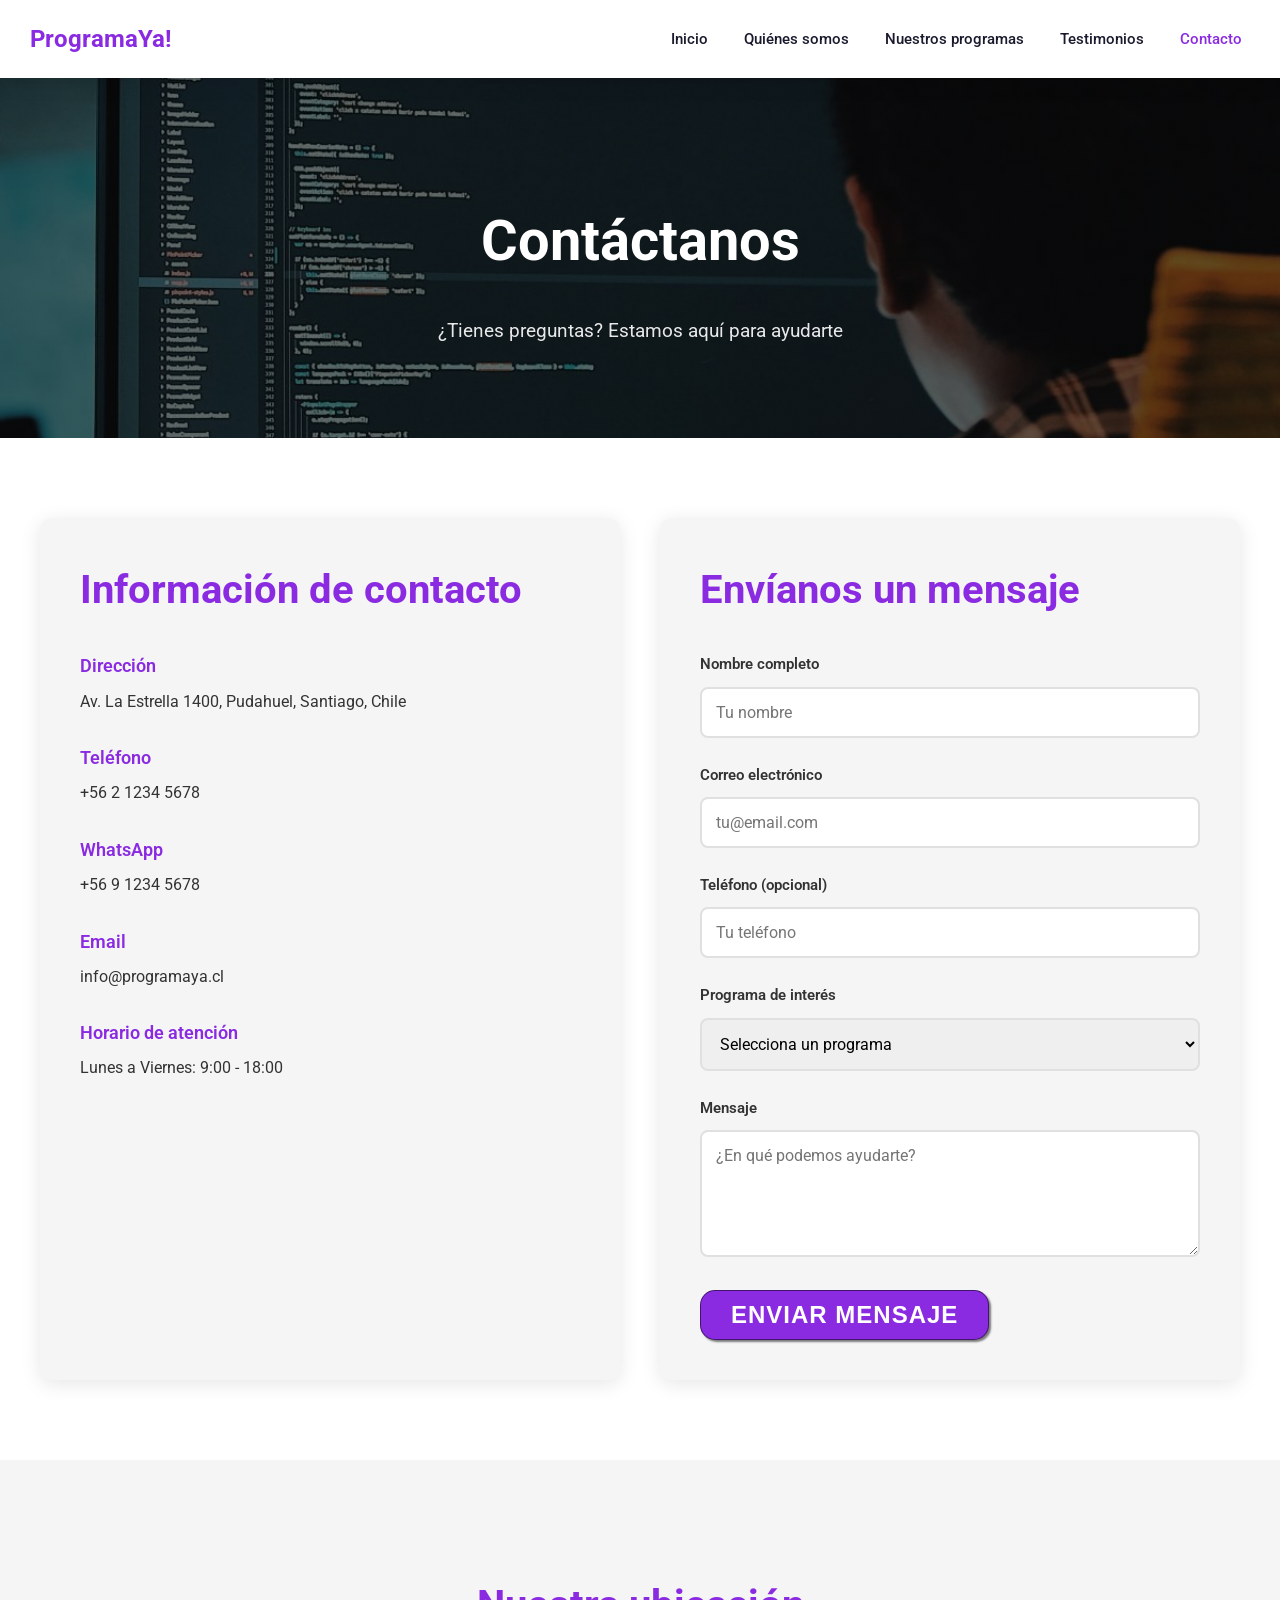
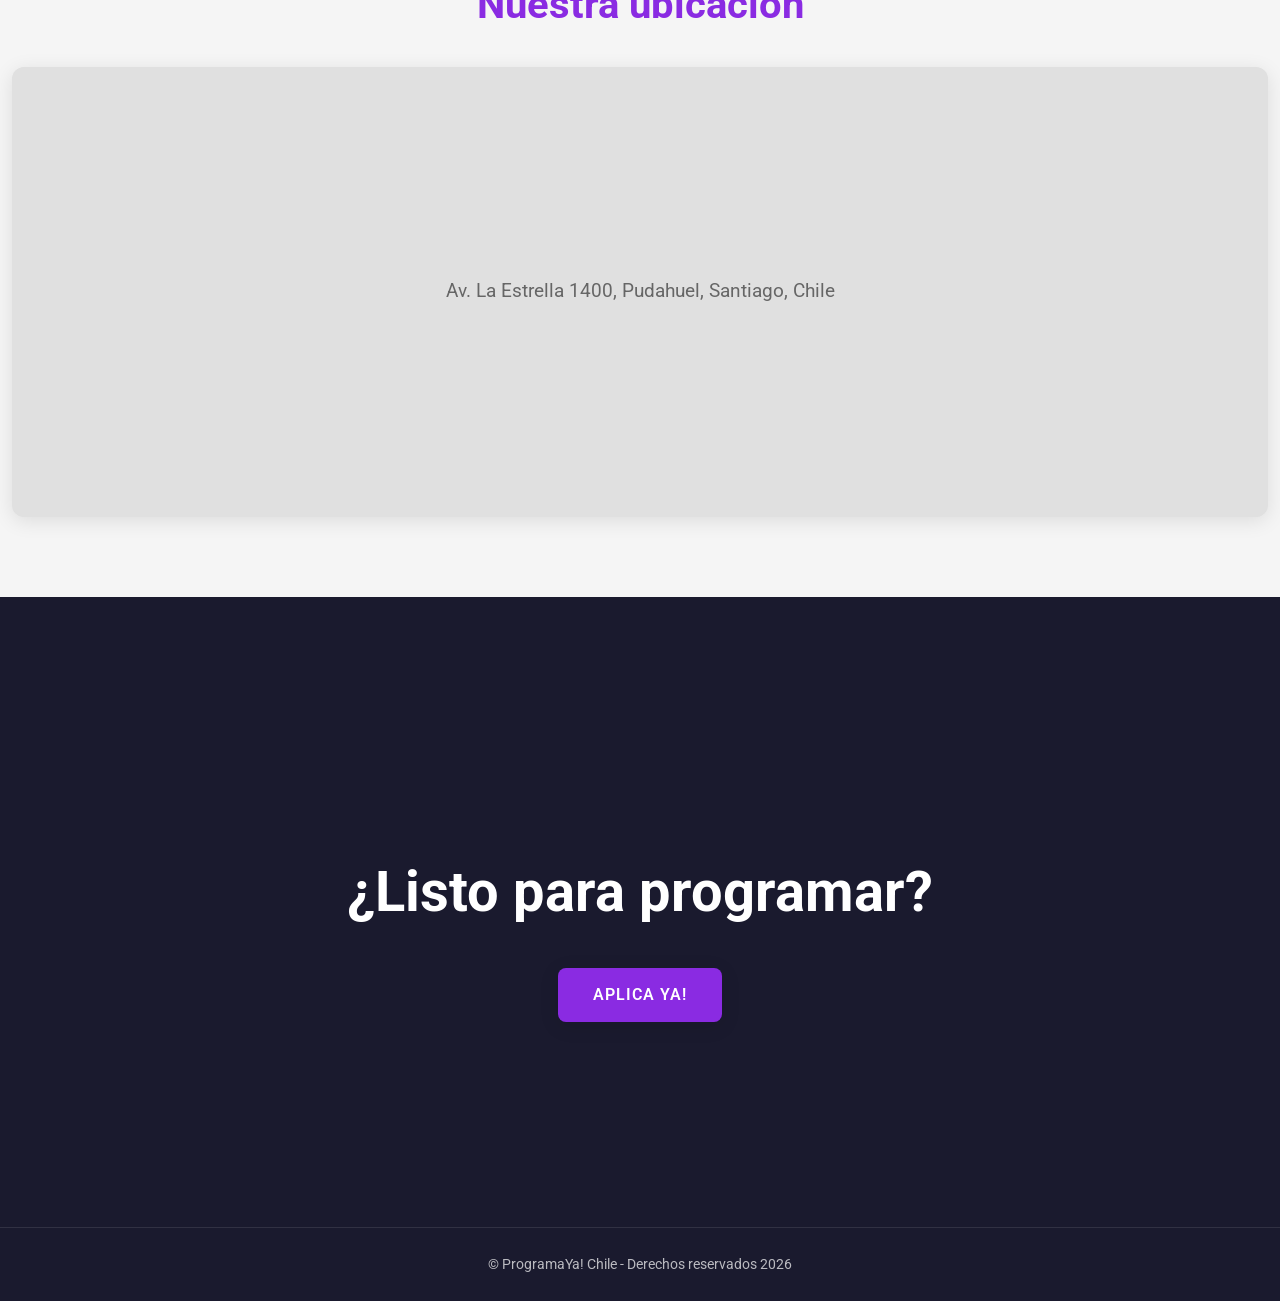
==== contacto.html @ 59000d9f "Initial commit - ProgramaYa! website" ====
<!DOCTYPE html>
<html lang="es">
  <head>
    <meta charset="UTF-8" />
    <meta name="viewport" content="width=device-width, initial-scale=1.0" />
    <meta name="description" content="Contácta con ProgramaYa! Estamos aquí para responder tus preguntas sobre nuestros cursos de programación." />
    <meta name="keywords" content="contacto, programar, cursos, consultas" />
    <meta name="author" content="ProgramaYa!" />
    <meta name="robots" content="index, follow" />
    <title>Contacto - ProgramaYa!</title>
    <link rel="stylesheet" href="index.css" />
    <link rel="preconnect" href="https://fonts.googleapis.com">
    <link rel="preconnect" href="https://fonts.gstatic.com" crossorigin>
    <link href="https://fonts.googleapis.com/css2?family=Roboto:wght@300;400;700&display=swap" rel="stylesheet">
  </head>
  <body>
    <header>
      <div class="container">
        <p class="logo">ProgramaYa!</p>
        <nav>
          <a href="index.html">Inicio</a>
          <a href="index.html#somos-proya">Quiénes somos</a>
          <a href="programas.html">Nuestros programas</a>
          <a href="testimonios.html">Testimonios</a>
          <a href="contacto.html" class="active">Contacto</a>
        </nav>
      </div>
    </header>
    <section id="contacto-hero">
      <h1>Contáctanos</h1>
      <p>¿Tienes preguntas? Estamos aquí para ayudarte</p>
    </section>
    <section id="contacto">
      <div class="container">
        <div class="contacto-grid">
          <div class="contacto-info">
            <h2>Información de contacto</h2>
            <div class="info-item">
              <h3>Dirección</h3>
              <p>Av. La Estrella 1400, Pudahuel, Santiago, Chile</p>
            </div>
            <div class="info-item">
              <h3>Teléfono</h3>
              <p>+56 2 1234 5678</p>
            </div>
            <div class="info-item">
              <h3>WhatsApp</h3>
              <p>+56 9 1234 5678</p>
            </div>
            <div class="info-item">
              <h3>Email</h3>
              <p>info@programaya.cl</p>
            </div>
            <div class="info-item">
              <h3>Horario de atención</h3>
              <p>Lunes a Viernes: 9:00 - 18:00</p>
            </div>
          </div>
          <div class="contacto-form">
            <h2>Envíanos un mensaje</h2>
            <form action="#" method="POST">
              <div class="form-group">
                <label for="nombre">Nombre completo</label>
                <input type="text" id="nombre" name="nombre" required placeholder="Tu nombre">
              </div>
              <div class="form-group">
                <label for="email">Correo electrónico</label>
                <input type="email" id="email" name="email" required placeholder="tu@email.com">
              </div>
              <div class="form-group">
                <label for="telefono">Teléfono (opcional)</label>
                <input type="tel" id="telefono" name="telefono" placeholder="Tu teléfono">
              </div>
              <div class="form-group">
                <label for="programa">Programa de interés</label>
                <select id="programa" name="programa">
                  <option value="">Selecciona un programa</option>
                  <option value="frontend">Front-end</option>
                  <option value="fullstack">Full-stack</option>
                  <option value="python">Python</option>
                  <option value="otro">Otro</option>
                </select>
              </div>
              <div class="form-group">
                <label for="mensaje">Mensaje</label>
                <textarea id="mensaje" name="mensaje" rows="5" required placeholder="¿En qué podemos ayudarte?"></textarea>
              </div>
              <button type="submit">Enviar mensaje</button>
            </form>
          </div>
        </div>
      </div>
    </section>
    <section id="mapa">
      <div class="container">
        <h2>Nuestra ubicación</h2>
        <div class="mapa-placeholder">
          <p>Av. La Estrella 1400, Pudahuel, Santiago, Chile</p>
        </div>
      </div>
    </section>
    <section id="final">
      <h2>¿Listo para programar?</h2>
      <a href="contacto.html" class="btn">APLICA YA!</a>
    </section>
    <footer>
      <div class="container">
        <p>&copy; ProgramaYa! Chile - Derechos reservados 2026</p>
      </div>
    </footer>
  </body>
</html>
---- index.css ----
* {
    box-sizing: border-box;
}

:root {
    --primary: blueviolet;
    --primary-dark: rgb(101, 64, 144);
    --dark: #1a1a2e;
    --light: #f5f5f5;
    --gray: #666;
    --white: #fff;
    --shadow: 0 4px 20px rgba(0, 0, 0, 0.1);
    --shadow-hover: 0 8px 30px rgba(138, 43, 226, 0.2);
}

body {
    margin: 0;
    font-family: 'Roboto', sans-serif;
    color: #333;
    line-height: 1.6;
    background-color: var(--white);
}

h1 { font-size: 3em; font-weight: 700;}
h2 { font-size: 2.5em; font-weight: 700;}
h3 { font-size: 1.5em; font-weight: 600;}
p { font-size: 1em;}
ul { list-style-type: none;}
li { font-size: 1.5em;}
  
button {
    transition: all 0.3s ease;
    font-size: 1em;
    font-weight: 600;
    padding: 14px 35px;
    border-radius: 8px;
    border: none;
    box-shadow: var(--shadow);
    color: #fff;
    background-color: var(--primary);
    cursor: pointer;
    text-transform: uppercase;
    letter-spacing: 1px;
}

button:hover {
    background-color: var(--primary-dark);
    transform: translateY(-2px);
    box-shadow: var(--shadow-hover);
}

body {
    margin: 0;
    font-family: 'Roboto', sans-serif;
}

h1 { font-size: 3em;}
h2 { font-size: 2.5em;}
h3 { font-size: 1.5em;}
p { font-size: 1em;}
ul { list-style-type: none;}
li { font-size: 1.5em;}
 
button {
    transition: background-color 0.3s ease;
    font-size: 1.5em;
    padding: 10px 30px;
    border-radius: 15px;
    border: solid 1px rgba(0, 0, 0, 0.5);
    box-shadow:  2px 2px 2px rgba(0, 0, 0, 0.5);
    color: #fff;
    background-color: blueviolet;
    cursor:  pointer;
    text-decoration: none;
    display: inline-block;
}

.btn {
    transition: all 0.3s ease;
    font-size: 1em;
    font-weight: 600;
    padding: 14px 35px;
    border-radius: 8px;
    border: none;
    box-shadow: var(--shadow);
    color: #fff;
    background-color: var(--primary);
    cursor: pointer;
    text-decoration: none;
    display: inline-block;
    text-transform: uppercase;
    letter-spacing: 1px;
}

.btn:hover {
    background-color: var(--primary-dark);
    transform: translateY(-2px);
    box-shadow: var(--shadow-hover);
}

button:hover {
    background-color: rgb(101, 64, 144);
}

.btn:hover {
    background-color: rgb(101, 64, 144);
}


.container {
    max-width: 1400px;
    margin: auto;
}

header {
    background-color: var(--white);
    box-shadow: var(--shadow);
    position: sticky;
    top: 0;
    z-index: 1000;
}

header .logo {
    margin: 0;
    padding: 20px 30px;
    color: var(--primary);
    font-size: 1.5em;
    font-weight: 700;
}

header .container {
    display: flex;
    flex-direction: column;
    align-items: center;
}

header nav {
    display: flex;
    flex-direction: column;
    align-items: center;
    padding-bottom: 20px;
}

header nav a  {
    transition: all 0.3s ease;
    padding: 10px 18px;
    text-decoration: none;
    color: var(--dark);
    font-weight: 500;
    font-size: 0.95em;
}

header nav a:hover {
    color: var(--primary);
}

#hero {
    display: flex;
    flex-direction: column;
    align-items: center;
    text-align: center;
    height: 90vh;
    justify-content: center;
    background-image: linear-gradient(
        0deg,
        rgba(0, 0 ,0, 0.5),
        rgba(0, 0, 0, 0.5)
    )
    ,url(media/hero.jpg);
    background-repeat: no-repeat;
    background-size: cover;
    background-position: center center;
    padding: 0 20px;
}

#hero h1 {
    color: #fff;
    margin-bottom: 20px;
    line-height: 1.2;
}

#hero p {
    color: rgba(255, 255, 255, 0.9);
    font-size: 1.3em;
    margin-bottom: 30px;
    max-width: 600px;
}

#hero button {
    font-size: 1.1em;
}

#somos-proya .container {
    text-align: center;
    padding: 100px 12px;
    max-width: 1200px;
    margin: 0 auto;
}

.color-acento {
    color: var(--primary);
}

#nuestros-programas {
   background-color: var(--dark);
   color: #fff;
   text-align: center;
   padding: 100px 0;
}

#nuestros-programas .container {
    padding: 20px 12px;
    max-width: 1400px;
    margin: 0 auto;
}

#nuestros-programas p {
    display: none;
}

.carta:first-child {
    background-image: linear-gradient(
        0deg,
        rgba(0, 0, 0, 0.5),
        rgba(0, 0, 0, 0.5)
    )
    ,url(media/front-end.jpg);
    background-size: cover;
    background-position: center center;
}

.carta:nth-child(2) {
    background-image: linear-gradient(
        0deg, 
        rgba(0, 0, 0, 0.5),
        rgba(0, 0, 0, 0.5)
    )
    ,url(media/full-stack.jpg);
    background-size: cover;
    background-position: center center;
}

.carta:nth-child(3) {
    background-image: linear-gradient(
        0deg,
        rgba(0, 0, 0, 0.5),
        rgba(0, 0, 0, 0.5)
    )
    ,url(media/python.jpg);
    background-size: cover;
    background-position: center center;

}

#nuestros-programas .carta {
    padding: 60px 30px;
    margin: 20px;
    border-radius: 12px;
    transition: transform 0.3s ease, box-shadow 0.3s ease;
    background-color: rgba(255, 255, 255, 0.05);
}

#nuestros-programas .carta:hover {
    transform: translateY(-10px);
    box-shadow: 0 20px 40px rgba(0, 0, 0, 0.3);
}

#nuestros-programas .carta h3 {
    margin-bottom: 20px;
    font-size: 1.5em;
}

#nuestros-programas .carta p {
    line-height: 1.7;
    opacity: 0.85;
}

#nuestros-programas .carta button {
    margin-top: 20px;
    font-size: 0.9em;
    padding: 12px 25px;
}

#caracteristicas .container {
    text-align: center;
    padding: 100px 12px;
    max-width: 1200px;
    margin: 0 auto;
}

#caracteristicas li {
    margin: 20px 0;
    font-weight: 600;
    font-size: 1.2em;
    padding: 15px;
    background-color: var(--light);
    border-radius: 8px;
    transition: all 0.3s ease;
}

#caracteristicas li:hover {
    background-color: var(--primary);
    color: var(--white);
    transform: scale(1.02);
}

#final {
    background-color: var(--dark);
    color: #fff;
    display: flex;
    flex-direction: column;
    align-items: center;
    height: 70vh;
    justify-content: center;
    text-align: center;
    padding: 0 20px;
}

#final h2 {
    font-size: 2.5em;
    margin-bottom: 30px;
}

footer {
    background-color: var(--dark);
    border-top: 1px solid rgba(255, 255, 255, 0.1);
}

footer p {
    margin: 0;
    color: rgba(255, 255, 255, 0.7);
    padding: 25px;
    text-align: center;
    font-size: 0.9em;
}

footer .container {
    display: flex;
    justify-content: center;
    height: auto;
    align-items: center;
}

@media screen and (min-width: 700px) {
    header .container {
        flex-direction: row;
        justify-content: space-between;
        max-width: 1400px;
        margin: 0 auto;
    }
    header nav {
        flex-direction: row;
         padding-bottom: 0;
         padding-right: 20px;
    }

    #hero h1 {
        font-size: 4rem;
    }
    
    #hero p {
        font-size: 1.5em;
    }

    #somos-proya .container {
        display: flex;
        justify-content: space-evenly;
        align-items: center;
        gap: 50px;
    }

    #somos-proya .texto {
        width: 50%;
        max-width: 700px;
        text-align: initial;
        padding: 30px;
        display: flex;
        flex-direction: column;
        justify-content: center;
    }

    #somos-proya h2 {
        margin-top: 0;
    }

    #somos-proya .container-img {
        background-image: url(media/somos-proya.jpg);
        height: 450px;
        width: 400px;
        background-size: cover;
        background-position: center center;
        border-radius: 12px;
        box-shadow: var(--shadow);
    }

    #nuestros-programas h2 {
        font-size: 3rem;
        margin-bottom: 50px;
    }

    #nuestros-programas .programas {
        display: flex;
        justify-content: center;
        flex-wrap: wrap;
    }

    .carta:first-child{
        background-image: url(media/front-end-cropped.jpg);
    }
    .carta:nth-child(2) {
        background-image: url(media/full-stack-cropped.jpg);
    }
    .carta:nth-child(3) {
        background-image: url(media/python-cropped.jpg);
    }

    #nuestros-programas h3 {
        font-size: 1.5rem;
    }

    #nuestros-programas p {
        display: block;
       padding-bottom: 20px;
       margin-top: 30px;
    }

    #nuestros-programas .carta {
        background-size: 100% 150px;
        background-repeat: no-repeat;
        background-position-y: 0;
        background-color: rgba(50, 50, 50, 0.5);
        box-shadow: var(--shadow);
        max-width: 380px;
    }
    #caracteristicas  {
    }
    

    #caracteristicas .container  {
        text-align: initial;
        padding-left: 80px;
    }
    
    #caracteristicas ul {
        display: grid;
        grid-template-columns: repeat(2, 1fr);
        gap: 15px;
    }
    
    #final h2 {
        font-size: 3.5rem;
    }

    #final button {
        font-size: 1.2rem;
    }
    footer .container {
        justify-content: center;
    }

}

@media screen and (min-width: 1200px) {
    #hero h1 {
        font-size: 4.5rem;
    }
    
    #somos-proya .container-img {
        height: 500px;
        width: 450px;
    }
}

/* Estilos para página de contacto */
#contacto-hero {
    display: flex;
    flex-direction: column;
    align-items: center;
    text-align: center;
    height: 40vh;
    justify-content: center;
    background-image: linear-gradient(
        0deg,
        rgba(0, 0,0,0.5),
        rgba(0, 0,0,0.5)
    )
    ,url(media/hero.jpg);
    background-repeat: no-repeat;
    background-size: cover;
    background-position: center center;
}

#contacto-hero h1 {
    color: #fff;
    font-size: 3em;
    margin-bottom: 10px;
}

#contacto-hero p {
    color: rgba(255, 255, 255, 0.9);
    font-size: 1.2em;
}

#contacto {
    padding: 80px 12px;
    background-color: #fff;
}

.contacto-grid {
    display: flex;
    flex-direction: column;
    gap: 40px;
    max-width: 1200px;
    margin: 0 auto;
}

.contacto-info {
    padding: 40px;
    background-color: var(--light);
    border-radius: 12px;
    box-shadow: var(--shadow);
}

.contacto-info h2 {
    color: var(--primary);
    margin-top: 0;
    margin-bottom: 30px;
}

.info-item {
    margin-bottom: 30px;
}

.info-item h3 {
    color: var(--primary);
    margin-bottom: 8px;
    font-size: 1.1em;
}

.info-item p {
    margin: 0;
    color: #333;
    font-size: 1em;
}

.contacto-form {
    padding: 40px;
    background-color: var(--light);
    border-radius: 12px;
    box-shadow: var(--shadow);
}

.contacto-form h2 {
    color: var(--primary);
    margin-top: 0;
    margin-bottom: 30px;
}

.form-group {
    margin-bottom: 25px;
}

.form-group label {
    display: block;
    margin-bottom: 10px;
    font-weight: 600;
    color: #333;
    font-size: 0.95em;
}

.form-group input,
.form-group select,
.form-group textarea {
    width: 100%;
    padding: 14px;
    border: 2px solid #e0e0e0;
    border-radius: 8px;
    font-family: 'Roboto', sans-serif;
    font-size: 1em;
    box-sizing: border-box;
    transition: all 0.3s ease;
}

.form-group input:focus,
.form-group select:focus,
.form-group textarea:focus {
    outline: none;
    border-color: var(--primary);
    box-shadow: 0 0 0 3px rgba(138, 43, 226, 0.1);
}

.form-group textarea {
    resize: vertical;
    min-height: 120px;
}

#mapa {
    padding: 80px 12px;
    text-align: center;
    background-color: var(--light);
}

#mapa h2 {
    color: var(--primary);
    margin-bottom: 30px;
}

.mapa-placeholder {
    width: 100%;
    height: 450px;
    background-color: #e0e0e0;
    border-radius: 12px;
    display: flex;
    align-items: center;
    justify-content: center;
    box-shadow: var(--shadow);
}

.mapa-placeholder p {
    color: #666;
    font-size: 1.2em;
}

@media screen and (min-width: 768px) {
    .contacto-grid {
        flex-direction: row;
    }
    
    .contacto-info,
    .contacto-form {
        flex: 1;
    }
    
    #contacto-hero h1 {
        font-size: 3.5em;
    }
}

/* Estilos para página de programas */
#programas-hero {
    display: flex;
    flex-direction: column;
    align-items: center;
    text-align: center;
    height: 40vh;
    justify-content: center;
    background-image: linear-gradient(
        0deg,
        rgba(0, 0,0,0.5),
        rgba(0, 0,0,0.5)
    )
    ,url(media/hero.jpg);
    background-repeat: no-repeat;
    background-size: cover;
    background-position: center center;
}

#programas-hero h1 {
    color: #fff;
    font-size: 3em;
    margin-bottom: 10px;
}

#programas-hero p {
    color: rgba(255, 255, 255, 0.9);
    font-size: 1.2em;
}

#programas-detalle {
    padding: 80px 12px;
    background-color: #fff;
}

.programa-detalle {
    display: flex;
    flex-direction: column;
    gap: 30px;
    margin-bottom: 80px;
    padding: 40px;
    background-color: var(--light);
    border-radius: 12px;
    box-shadow: var(--shadow);
}

.programa-imagen img {
    width: 100%;
    height: 280px;
    object-fit: cover;
    border-radius: 10px;
}

.programa-info h2 {
    margin-top: 20px;
    margin-bottom: 10px;
}

.programa-info .duracion {
    color: var(--primary);
    font-weight: 600;
    margin-bottom: 15px;
    display: inline-block;
    padding: 5px 15px;
    background-color: rgba(138, 43, 226, 0.1);
    border-radius: 20px;
    font-size: 0.9em;
}

.programa-info .descripcion {
    line-height: 1.7;
    margin-bottom: 25px;
    color: #555;
}

.programa-info h3 {
    color: var(--primary);
    margin-bottom: 15px;
}

.temario {
    list-style-type: none;
    padding: 0;
    margin-bottom: 30px;
    display: grid;
    grid-template-columns: repeat(auto-fit, minmax(200px, 1fr));
    gap: 12px;
}

.temario li {
    font-size: 0.95em;
    margin-bottom: 0;
    padding: 12px 15px;
    background-color: #fff;
    border-radius: 6px;
    border-left: 3px solid var(--primary);
}

.programa-precios {
    margin-bottom: 25px;
    padding: 20px;
    background-color: #fff;
    border-radius: 10px;
    box-shadow: var(--shadow);
}

.programa-precios .precio {
    font-size: 2.2em;
    font-weight: 700;
    color: var(--primary);
    margin: 0;
}

.programa-precios .precio-original {
    font-size: 1.1em;
    color: #999;
    text-decoration: line-through;
    margin: 8px 0;
}

.programa-precios .nota {
    font-size: 0.9em;
    color: #666;
    margin: 8px 0 0 0;
}

@media screen and (min-width: 768px) {
    #programas-hero h1 {
        font-size: 3.5em;
    }
    
    .programa-detalle {
        flex-direction: row;
        align-items: flex-start;
    }
    
    .programa-invertido {
        flex-direction: row-reverse;
    }
    
    .programa-imagen {
        flex: 1;
    }
    
    .programa-imagen img {
        height: 380px;
    }
    
    .programa-info {
        flex: 1;
        padding: 0 40px;
    }
}

/* Estilos para navegación activa */
nav a.active {
    color: blueviolet;
}

/* Estilos para página de testimonios */
#testimonios-hero {
    display: flex;
    flex-direction: column;
    align-items: center;
    text-align: center;
    height: 40vh;
    justify-content: center;
    background-image: linear-gradient(
        0deg,
        rgba(0, 0,0,0.5),
        rgba(0, 0,0,0.5)
    )
    ,url(media/hero.jpg);
    background-repeat: no-repeat;
    background-size: cover;
    background-position: center center;
}

#testimonios-hero h1 {
    color: #fff;
    font-size: 3em;
    margin-bottom: 10px;
}

#testimonios-hero p {
    color: rgba(255, 255, 255, 0.9);
    font-size: 1.2em;
}

#testimonios {
    padding: 80px 12px;
    background-color: #fff;
}

#testimonios h2 {
    text-align: center;
    color: var(--primary);
    margin-bottom: 50px;
    font-size: 2.5em;
}

.testimonios-grid {
    display: grid;
    grid-template-columns: 1fr;
    gap: 30px;
    max-width: 1400px;
    margin: 0 auto;
}

.testimonio-card {
    background-color: var(--light);
    border-radius: 12px;
    padding: 35px;
    box-shadow: var(--shadow);
    transition: all 0.3s ease;
    border: 1px solid transparent;
}

.testimonio-card:hover {
    transform: translateY(-8px);
    box-shadow: var(--shadow-hover);
    border-color: var(--primary);
}

.testimonio-contenido {
    margin-bottom: 25px;
}

.testimonio-texto {
    font-size: 1.05em;
    line-height: 1.7;
    font-style: italic;
    margin-bottom: 18px;
    color: #444;
}

.estrellas {
    color: #ffc107;
    font-size: 1.3em;
    letter-spacing: 3px;
}

.testimonio-autor {
    display: flex;
    align-items: center;
    gap: 18px;
    border-top: 1px solid #e0e0e0;
    padding-top: 22px;
}

.testimonio-autor img {
    width: 70px;
    height: 70px;
    border-radius: 50%;
    object-fit: cover;
    border: 3px solid var(--primary);
}

.autor-info h3 {
    margin: 0;
    font-size: 1.1em;
    color: #333;
    font-weight: 600;
}

.autor-info p {
    margin: 5px 0 0 0;
    font-size: 0.9em;
    color: #666;
}

.autor-info .programa {
    color: var(--primary);
    font-weight: 600;
}

#stats {
    padding: 80px 12px;
    background: linear-gradient(135deg, var(--primary), #6a0dad);
    color: #fff;
}

.stats-grid {
    display: grid;
    grid-template-columns: repeat(2, 1fr);
    gap: 30px;
    max-width: 1200px;
    margin: 0 auto;
    text-align: center;
}

.stat-item h3 {
    font-size: 3.5em;
    margin: 0;
    font-weight: 700;
}

.stat-item p {
    font-size: 1.1em;
    margin: 10px 0 0 0;
    opacity: 0.95;
}

@media screen and (min-width: 768px) {
    #testimonios-hero h1 {
        font-size: 3.5em;
    }
    
    .testimonios-grid {
        grid-template-columns: repeat(2, 1fr);
    }
}

@media screen and (min-width: 1024px) {
    .testimonios-grid {
        grid-template-columns: repeat(3, 1fr);
    }
    
    .stats-grid {
        grid-template-columns: repeat(4, 1fr);
    }
}
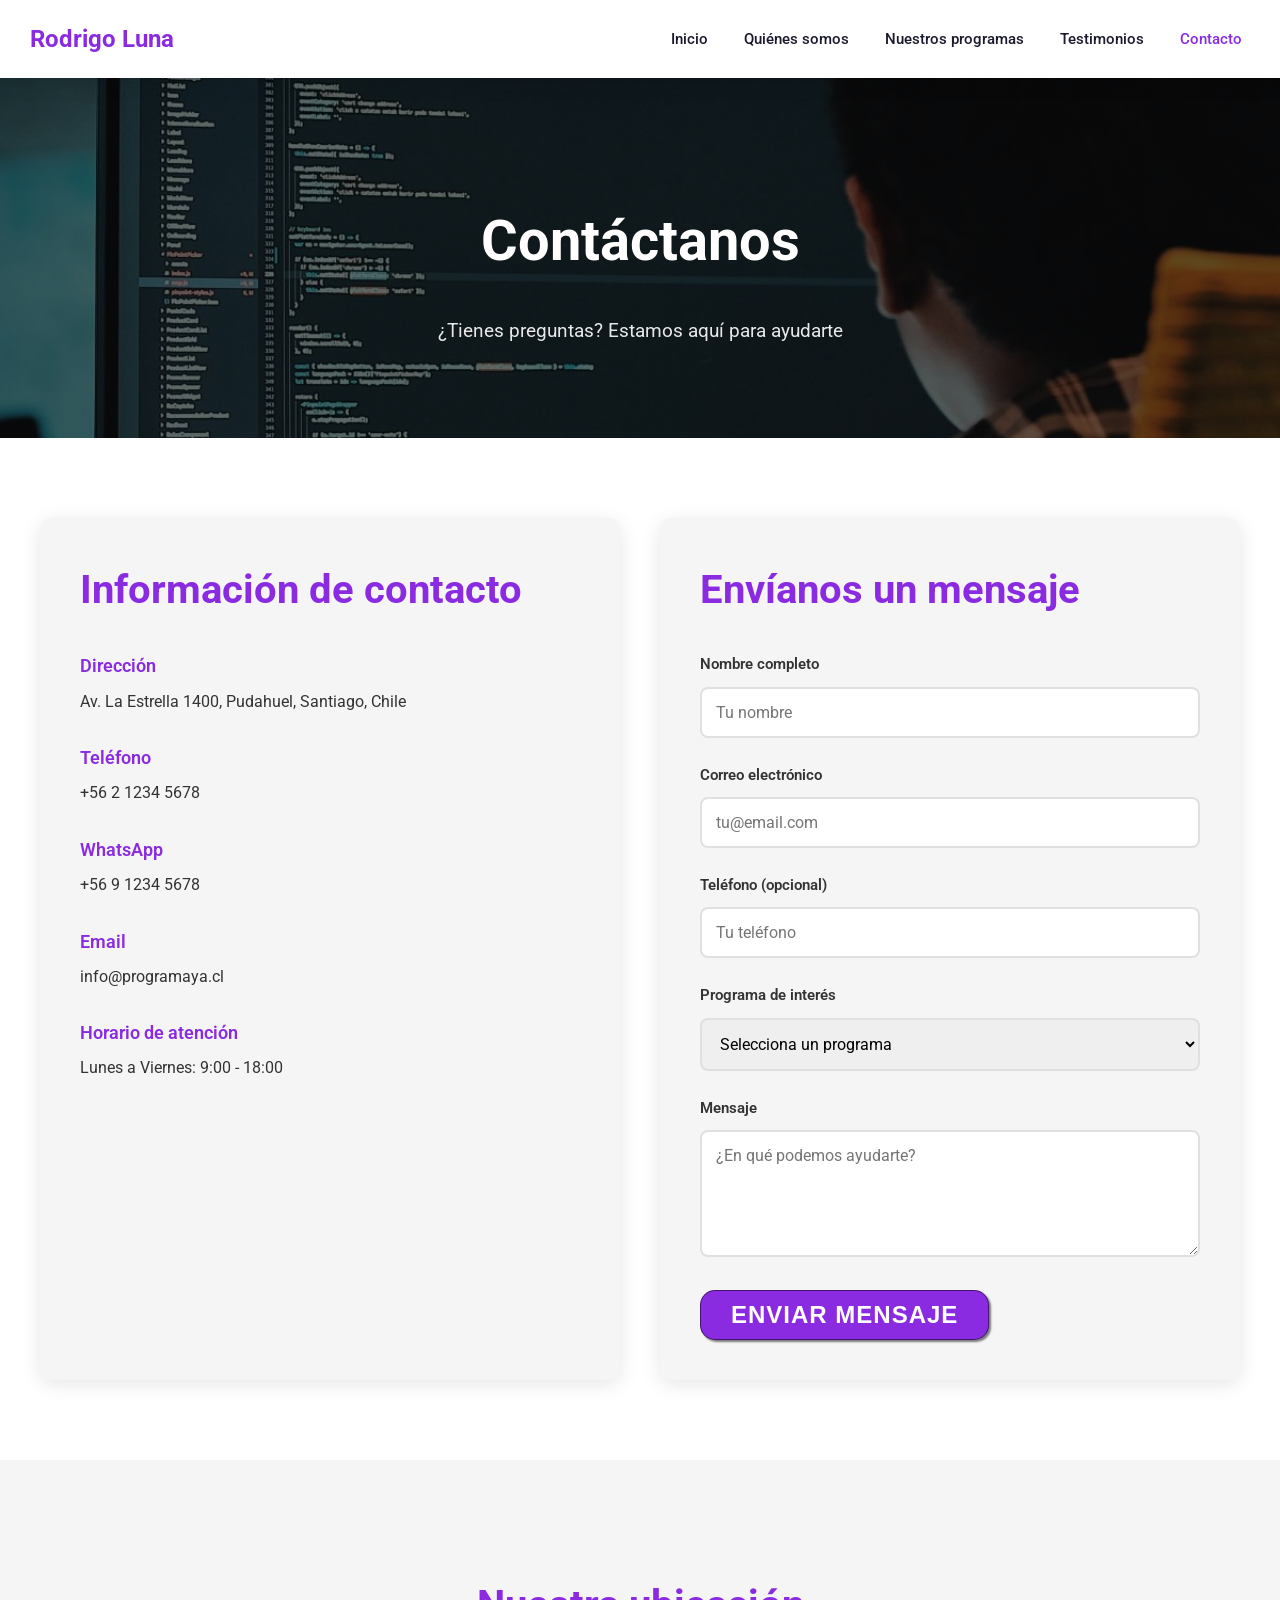
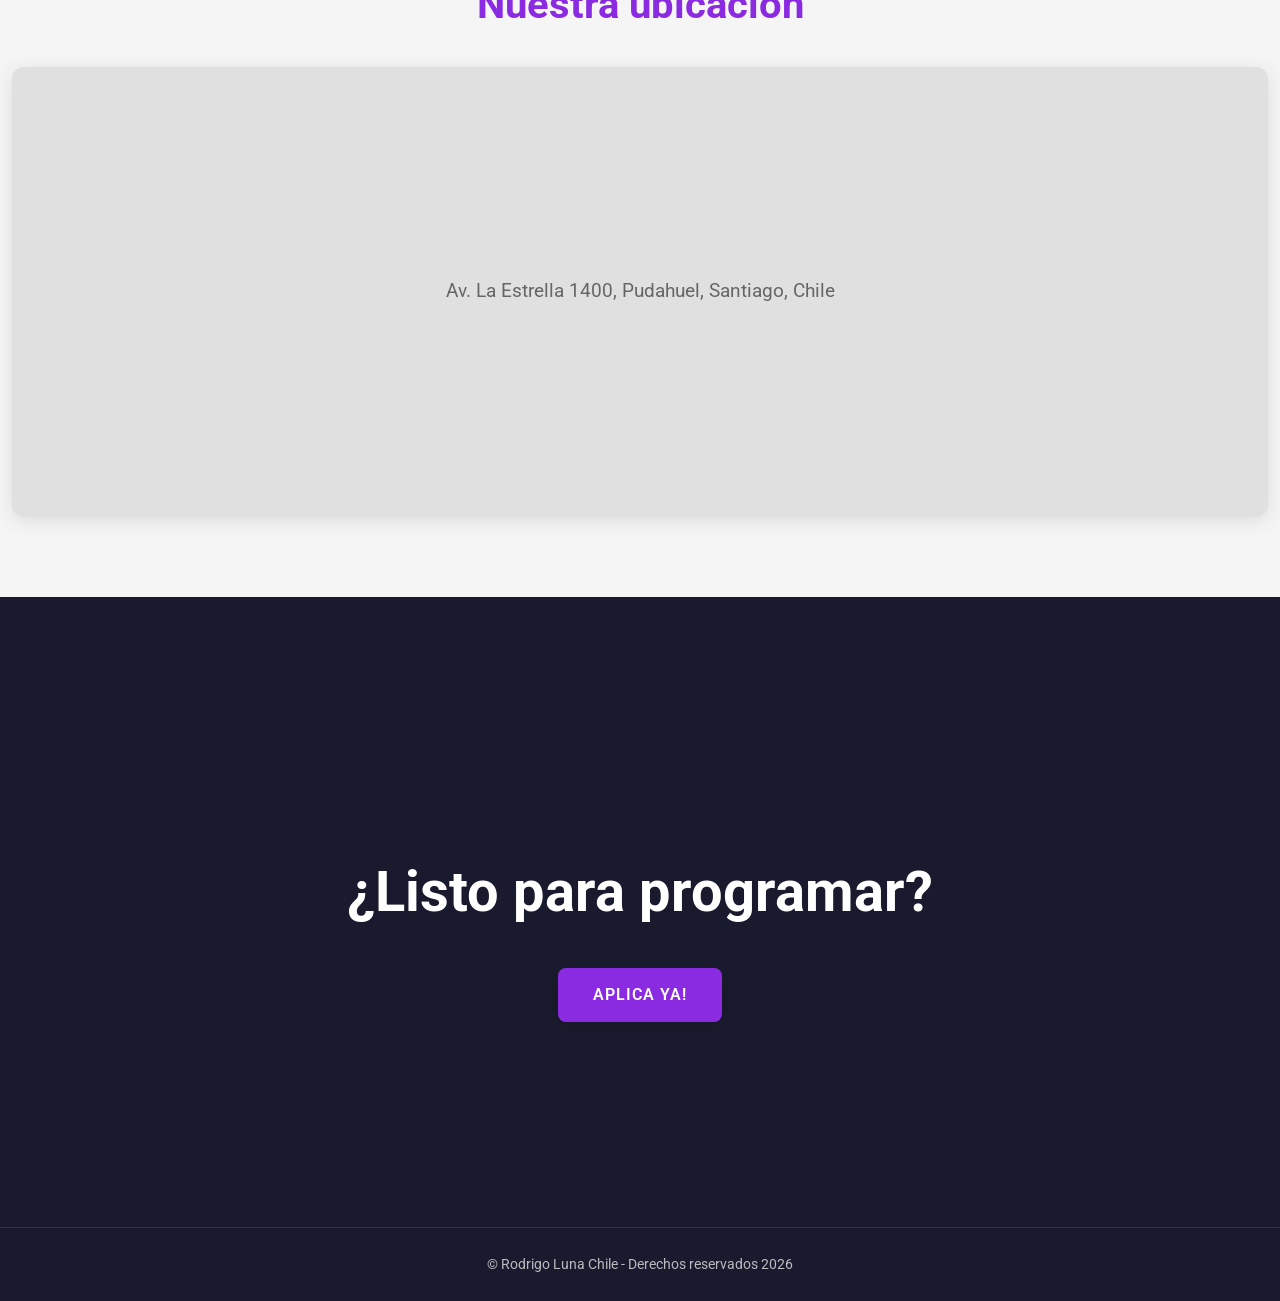
==== commit dcbc533e: "Update brand name to Rodrigo Luna" ====
--- a/contacto.html
+++ b/contacto.html
@@ -3,11 +3,11 @@
   <head>
     <meta charset="UTF-8" />
     <meta name="viewport" content="width=device-width, initial-scale=1.0" />
-    <meta name="description" content="Contácta con ProgramaYa! Estamos aquí para responder tus preguntas sobre nuestros cursos de programación." />
+    <meta name="description" content="Contácta con Rodrigo Luna Estamos aquí para responder tus preguntas sobre nuestros cursos de programación." />
     <meta name="keywords" content="contacto, programar, cursos, consultas" />
-    <meta name="author" content="ProgramaYa!" />
+    <meta name="author" content="Rodrigo Luna" />
     <meta name="robots" content="index, follow" />
-    <title>Contacto - ProgramaYa!</title>
+    <title>Contacto - Rodrigo Luna</title>
     <link rel="stylesheet" href="index.css" />
     <link rel="preconnect" href="https://fonts.googleapis.com">
     <link rel="preconnect" href="https://fonts.gstatic.com" crossorigin>
@@ -16,7 +16,7 @@
   <body>
     <header>
       <div class="container">
-        <p class="logo">ProgramaYa!</p>
+        <p class="logo">Rodrigo Luna</p>
         <nav>
           <a href="index.html">Inicio</a>
           <a href="index.html#somos-proya">Quiénes somos</a>
@@ -105,7 +105,7 @@
     </section>
     <footer>
       <div class="container">
-        <p>&copy; ProgramaYa! Chile - Derechos reservados 2026</p>
+        <p>&copy; Rodrigo Luna Chile - Derechos reservados 2026</p>
       </div>
     </footer>
   </body>
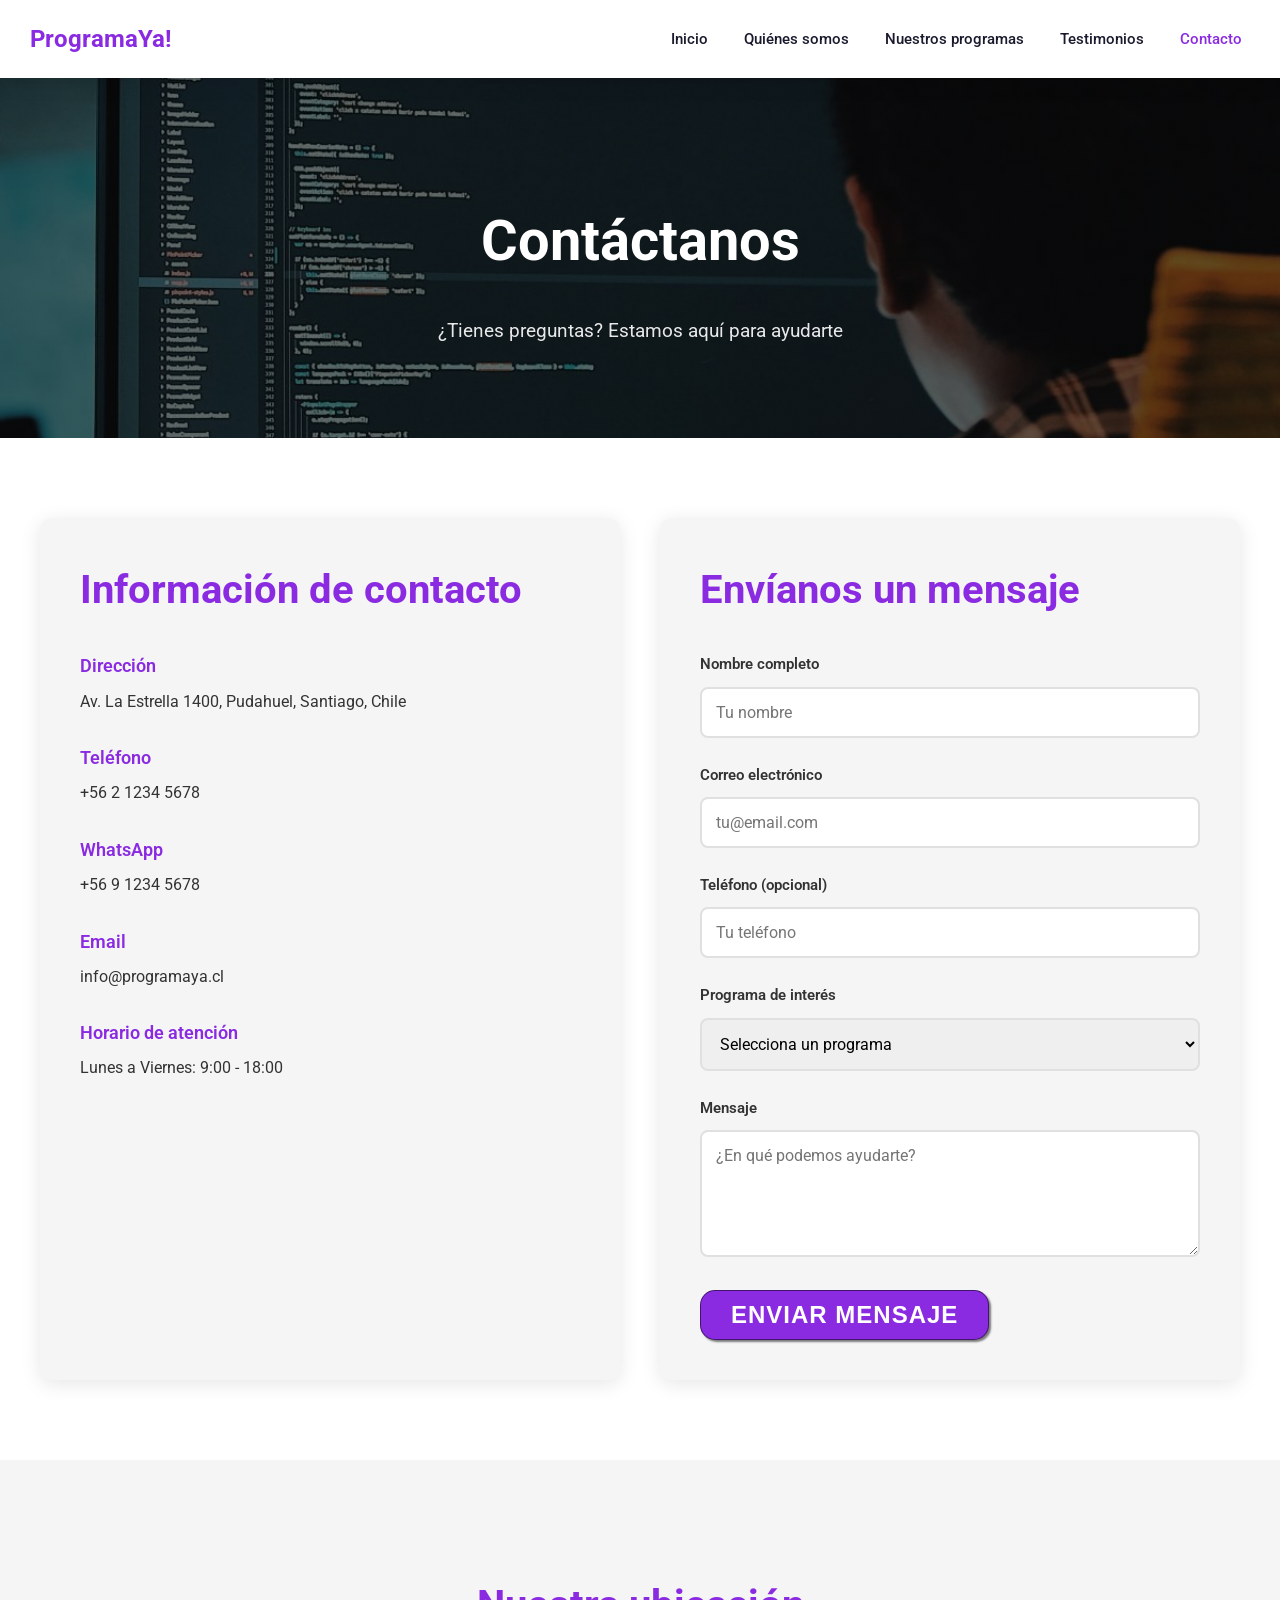
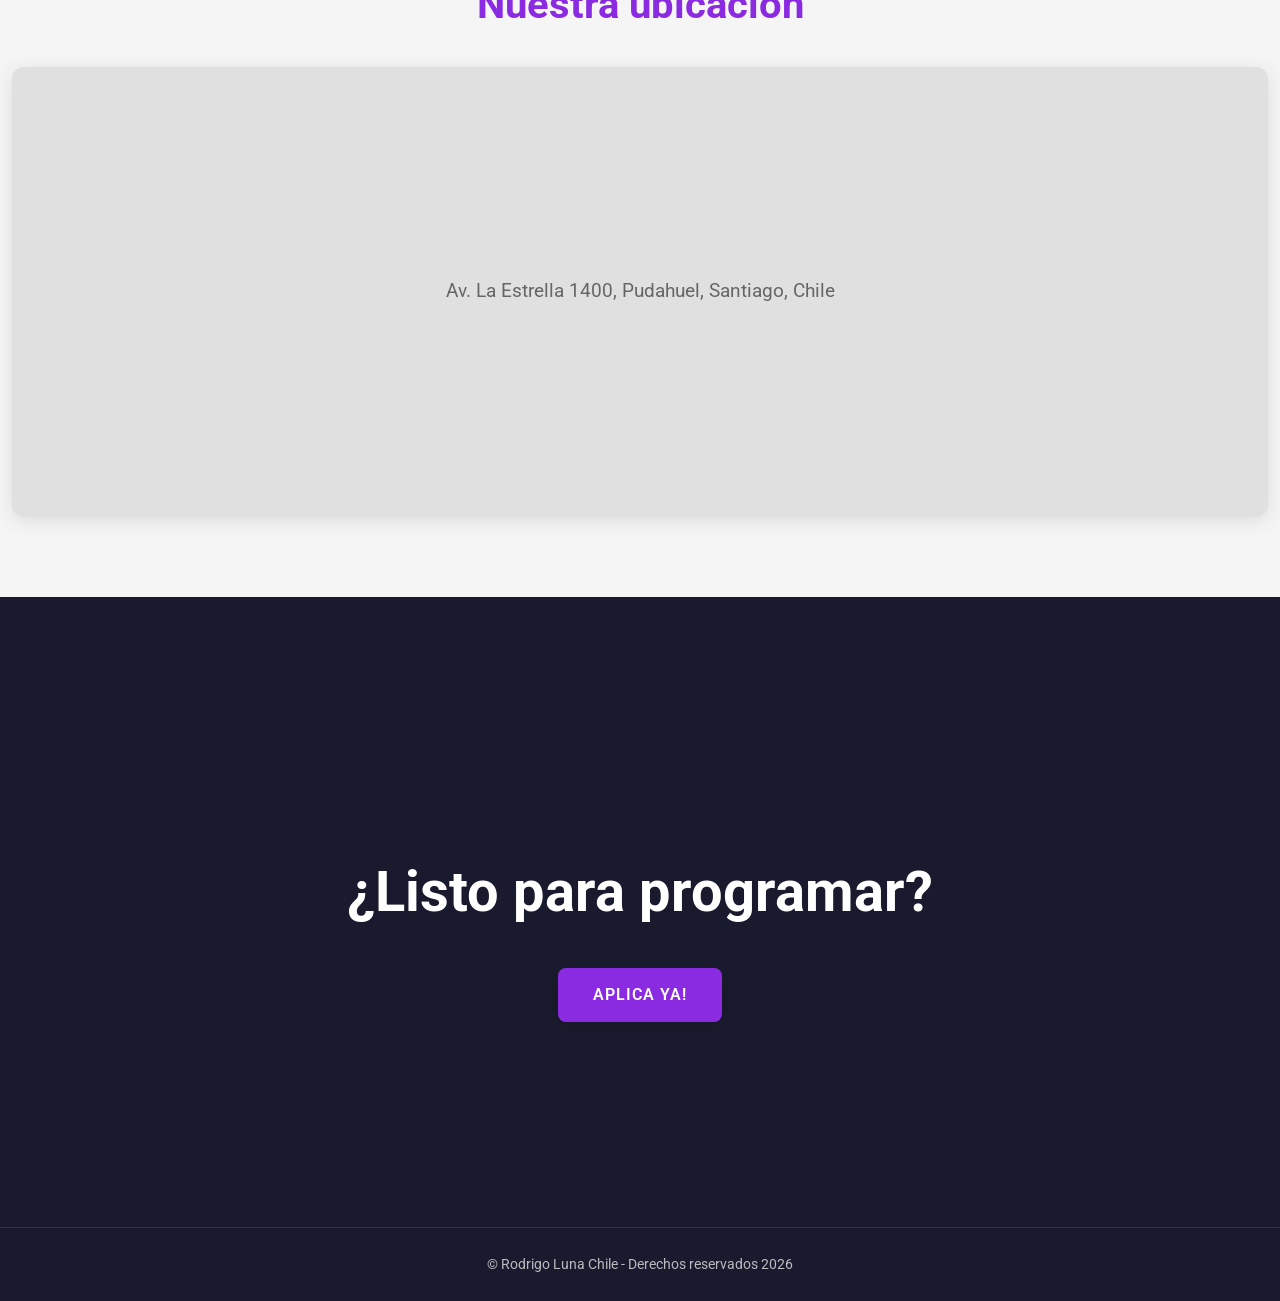
==== commit 539ad000: "Cambiar logo de Rodrigo Luna a ProgramaYa!" ====
--- a/contacto.html
+++ b/contacto.html
@@ -16,7 +16,7 @@
   <body>
     <header>
       <div class="container">
-        <p class="logo">Rodrigo Luna</p>
+        <p class="logo">ProgramaYa!</p>
         <nav>
           <a href="index.html">Inicio</a>
           <a href="index.html#somos-proya">Quiénes somos</a>
